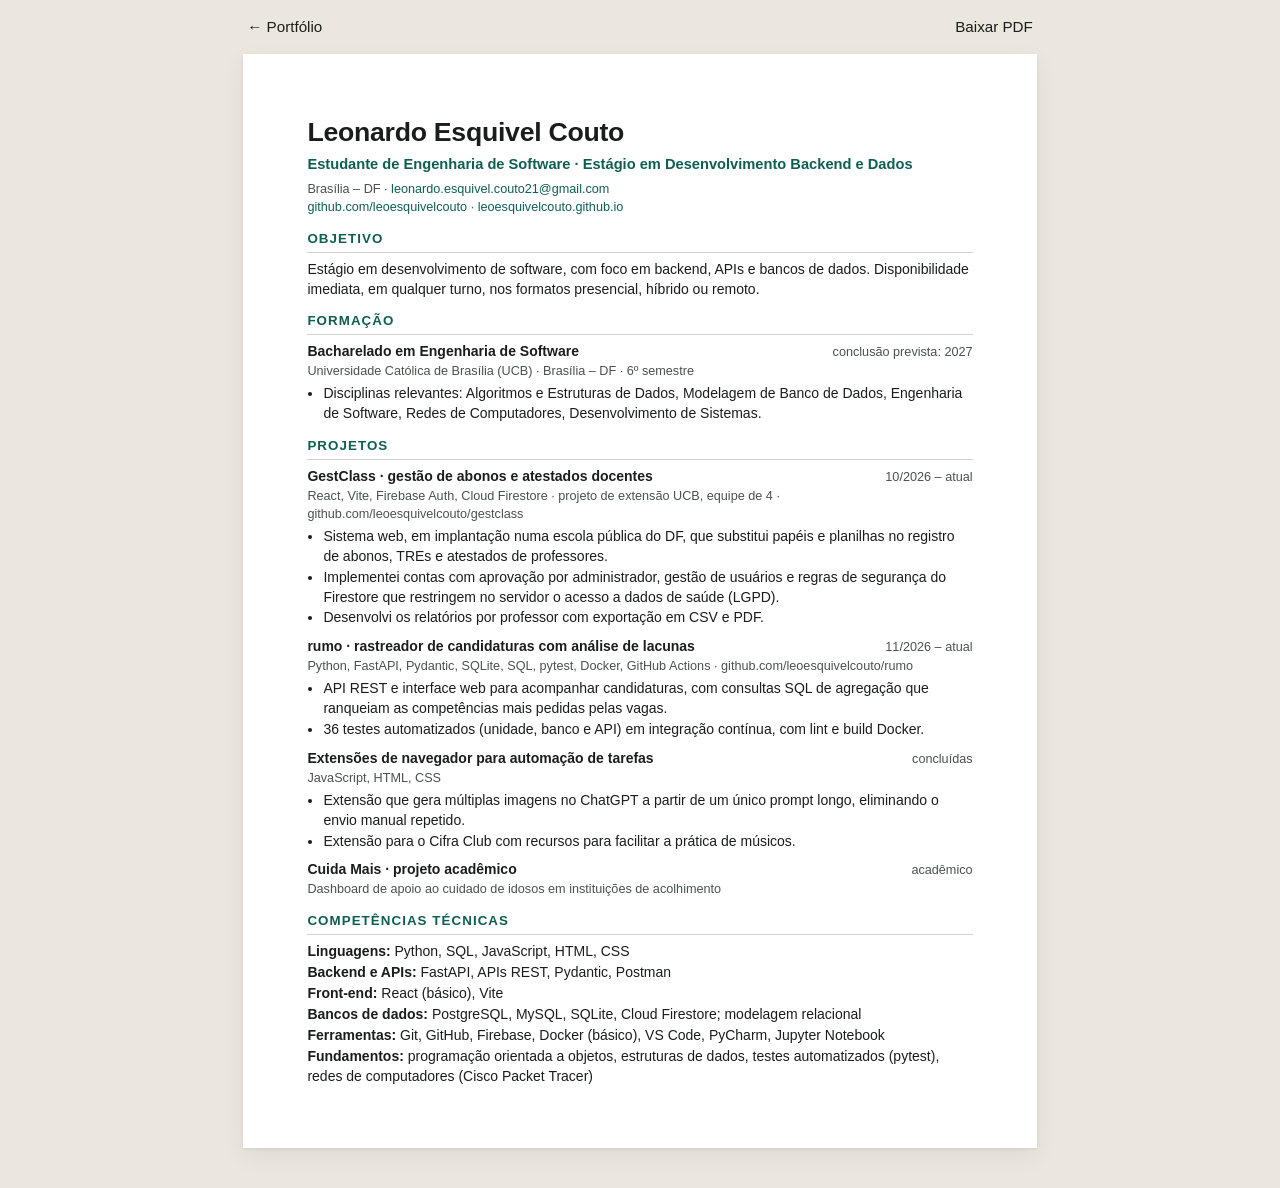
==== cv/index.html @ cb56340d "fix: corrige e-mail de contato no site e no currículo" ====
<!doctype html>
<html lang="pt-BR">
<head>
  <meta charset="utf-8">
  <meta name="viewport" content="width=device-width, initial-scale=1">
  <title>Leonardo Esquivel Couto · Currículo</title>
  <meta name="description" content="Currículo de Leonardo Esquivel Couto, estudante de Engenharia de Software em Brasília, candidato a estágio em desenvolvimento backend e dados.">
  <link rel="icon" href="../assets/icone.svg" type="image/svg+xml">
  <link rel="stylesheet" href="cv.css">
</head>
<body>
  <!--
    FONTE ÚNICA DO CURRÍCULO: esta página é o CV online e a origem do PDF (ver README do portfólio).
    Regras ATS: uma coluna, títulos padrão, sem tabelas, ícones ou gráficos; datas no mesmo formato.
    Versão pública (sem telefone). A versão completa para candidaturas fica em rascunhos/.
  -->
  <nav class="barra-tela" aria-label="Ações">
    <a href="../">← Portfólio</a>
    <a href="curriculo.pdf" download>Baixar PDF</a>
  </nav>

  <main class="folha">
    <header>
      <h1>Leonardo Esquivel Couto</h1>
      <p class="titulo">Estudante de Engenharia de Software · Estágio em Desenvolvimento Backend e Dados</p>
      <p class="contatos">
        Brasília – DF ·
        <a href="mailto:leonardo.esquivel.couto21@gmail.com">leonardo.esquivel.couto21@gmail.com</a><br>
        <a href="https://github.com/leoesquivelcouto">github.com/leoesquivelcouto</a> ·
        <a href="https://leoesquivelcouto.github.io">leoesquivelcouto.github.io</a>
      </p>
    </header>

    <section>
      <h2>Objetivo</h2>
      <p>Estágio em desenvolvimento de software, com foco em backend, APIs e bancos de dados. Disponibilidade imediata, em qualquer turno, nos formatos presencial, híbrido ou remoto.</p>
    </section>

    <section>
      <h2>Formação</h2>
      <div class="item">
        <div class="linha"><h3>Bacharelado em Engenharia de Software</h3><span class="data">conclusão prevista: 2027</span></div>
        <p class="sub">Universidade Católica de Brasília (UCB) · Brasília – DF · 6º semestre</p>
        <ul>
          <li>Disciplinas relevantes: Algoritmos e Estruturas de Dados, Modelagem de Banco de Dados, Engenharia de Software, Redes de Computadores, Desenvolvimento de Sistemas.</li>
        </ul>
      </div>
    </section>

    <section>
      <h2>Projetos</h2>
      <div class="item">
        <div class="linha"><h3>GestClass · gestão de abonos e atestados docentes</h3><span class="data">10/2026 – atual</span></div>
        <p class="sub">React, Vite, Firebase Auth, Cloud Firestore · projeto de extensão UCB, equipe de 4 · github.com/leoesquivelcouto/gestclass</p>
        <ul>
          <li>Sistema web, em implantação numa escola pública do DF, que substitui papéis e planilhas no registro de abonos, TREs e atestados de professores.</li>
          <li>Implementei contas com aprovação por administrador, gestão de usuários e regras de segurança do Firestore que restringem no servidor o acesso a dados de saúde (LGPD).</li>
          <li>Desenvolvi os relatórios por professor com exportação em CSV e PDF.</li>
        </ul>
      </div>
      <div class="item">
        <div class="linha"><h3>rumo · rastreador de candidaturas com análise de lacunas</h3><span class="data">11/2026 – atual</span></div>
        <p class="sub">Python, FastAPI, Pydantic, SQLite, SQL, pytest, Docker, GitHub Actions · github.com/leoesquivelcouto/rumo</p>
        <ul>
          <li>API REST e interface web para acompanhar candidaturas, com consultas SQL de agregação que ranqueiam as competências mais pedidas pelas vagas.</li>
          <li>36 testes automatizados (unidade, banco e API) em integração contínua, com lint e build Docker.</li>
        </ul>
      </div>
      <div class="item">
        <div class="linha"><h3>Extensões de navegador para automação de tarefas</h3><span class="data">concluídas</span></div>
        <p class="sub">JavaScript, HTML, CSS</p>
        <ul>
          <li>Extensão que gera múltiplas imagens no ChatGPT a partir de um único prompt longo, eliminando o envio manual repetido.</li>
          <li>Extensão para o Cifra Club com recursos para facilitar a prática de músicos.</li>
        </ul>
      </div>
      <div class="item">
        <div class="linha"><h3>Cuida Mais · projeto acadêmico</h3><span class="data">acadêmico</span></div>
        <p class="sub">Dashboard de apoio ao cuidado de idosos em instituições de acolhimento</p>
      </div>
    </section>

    <section>
      <h2>Competências técnicas</h2>
      <ul class="competencias">
        <li><strong>Linguagens:</strong> Python, SQL, JavaScript, HTML, CSS</li>
        <li><strong>Backend e APIs:</strong> FastAPI, APIs REST, Pydantic, Postman</li>
        <li><strong>Front-end:</strong> React (básico), Vite</li>
        <li><strong>Bancos de dados:</strong> PostgreSQL, MySQL, SQLite, Cloud Firestore; modelagem relacional</li>
        <li><strong>Ferramentas:</strong> Git, GitHub, Firebase, Docker (básico), VS Code, PyCharm, Jupyter Notebook</li>
        <li><strong>Fundamentos:</strong> programação orientada a objetos, estruturas de dados, testes automatizados (pytest), redes de computadores (Cisco Packet Tracer)</li>
      </ul>
    </section>

    <!-- RECOMENDADO (você decide): uma linha curta mostra responsabilidade e atendimento ao cliente,
         o que pesa em vaga de estágio quando ainda não há experiência em TI.
    <section>
      <h2>Outras experiências</h2>
      <ul>
        <li>[Cargo] · Loja de celulares · [mm/aaaa – mm/aaaa]: atendimento e vendas, suporte a clientes na configuração de aparelhos.</li>
        <li>[Cargo] · Cerimonial de casamentos · [mm/aaaa – mm/aaaa]: organização de eventos e trabalho sob prazo com equipe.</li>
      </ul>
    </section>
    -->
  </main>
</body>
</html>
---- cv/cv.css ----
/* Currículo: legível na tela, uma página A4 na impressão. Fontes do sistema para o PDF
   embutir texto selecionável e o ATS ler sem surpresas. */

:root {
  --tinta: #1a1d1b;
  --tinta-2: #4b514d;
  --regua: #cfd4d1;
  --acento: #0f5e52;
  --papel: #ffffff;
  --fundo: #ebe7de;
}
@media (prefers-color-scheme: dark) {
  /* Na tela escura, mantemos a folha clara (é um documento), só o entorno escurece. */
  :root { --fundo: #121513; }
}

* { box-sizing: border-box; }
body { margin: 0; background: var(--fundo); color: var(--tinta); font: 10.5pt/1.42 "Segoe UI", Calibri, Arial, Helvetica, sans-serif; }
a { color: var(--acento); text-decoration: none; }

.barra-tela { display: flex; justify-content: space-between; max-width: 210mm; margin: 0 auto; padding: 16px 4px; font-size: 0.95rem; }
.barra-tela a { color: var(--tinta); }
@media (prefers-color-scheme: dark) { .barra-tela a { color: #e9e6de; } }

.folha {
  background: var(--papel); max-width: 210mm; margin: 0 auto 40px; padding: 16mm 17mm;
  box-shadow: 0 1px 3px rgb(0 0 0 / 0.08), 0 8px 24px rgb(0 0 0 / 0.06);
}
@media (max-width: 640px) { .folha { padding: 20px 16px; } }

h1 { font-size: 20pt; font-weight: 600; letter-spacing: -0.01em; margin: 0; }
.titulo { margin: 2px 0 6px; font-size: 11pt; color: var(--acento); font-weight: 600; }
.contatos { margin: 0; color: var(--tinta-2); font-size: 9.5pt; }

section { margin-top: 13px; }
h2 {
  font-size: 10pt; font-weight: 700; text-transform: uppercase; letter-spacing: 0.08em;
  color: var(--acento); border-bottom: 1px solid var(--regua); padding-bottom: 3px; margin: 0 0 7px;
}
h3 { font-size: 10.5pt; font-weight: 600; margin: 0; }
.item { margin-bottom: 9px; break-inside: avoid; }
.linha { display: flex; justify-content: space-between; gap: 12px; align-items: baseline; flex-wrap: wrap; }
.data { color: var(--tinta-2); font-size: 9.5pt; white-space: nowrap; }
.sub { margin: 1px 0 3px; color: var(--tinta-2); font-size: 9.5pt; }
p { margin: 0 0 4px; }
ul { margin: 2px 0 0; padding-left: 16px; }
li { margin: 1px 0; }
.competencias { list-style: none; padding: 0; }
.pendente { background: #ffe58a; border-radius: 2px; padding: 0 2px; }

@page { size: A4; margin: 0; }
@media print {
  body { background: #fff; font-size: 9.8pt; line-height: 1.36; }
  .barra-tela { display: none; }
  .folha { box-shadow: none; margin: 0; max-width: none; padding: 11mm 14mm; }
  section { margin-top: 10px; }
  .item { margin-bottom: 7px; }
  a { color: var(--tinta); }
}
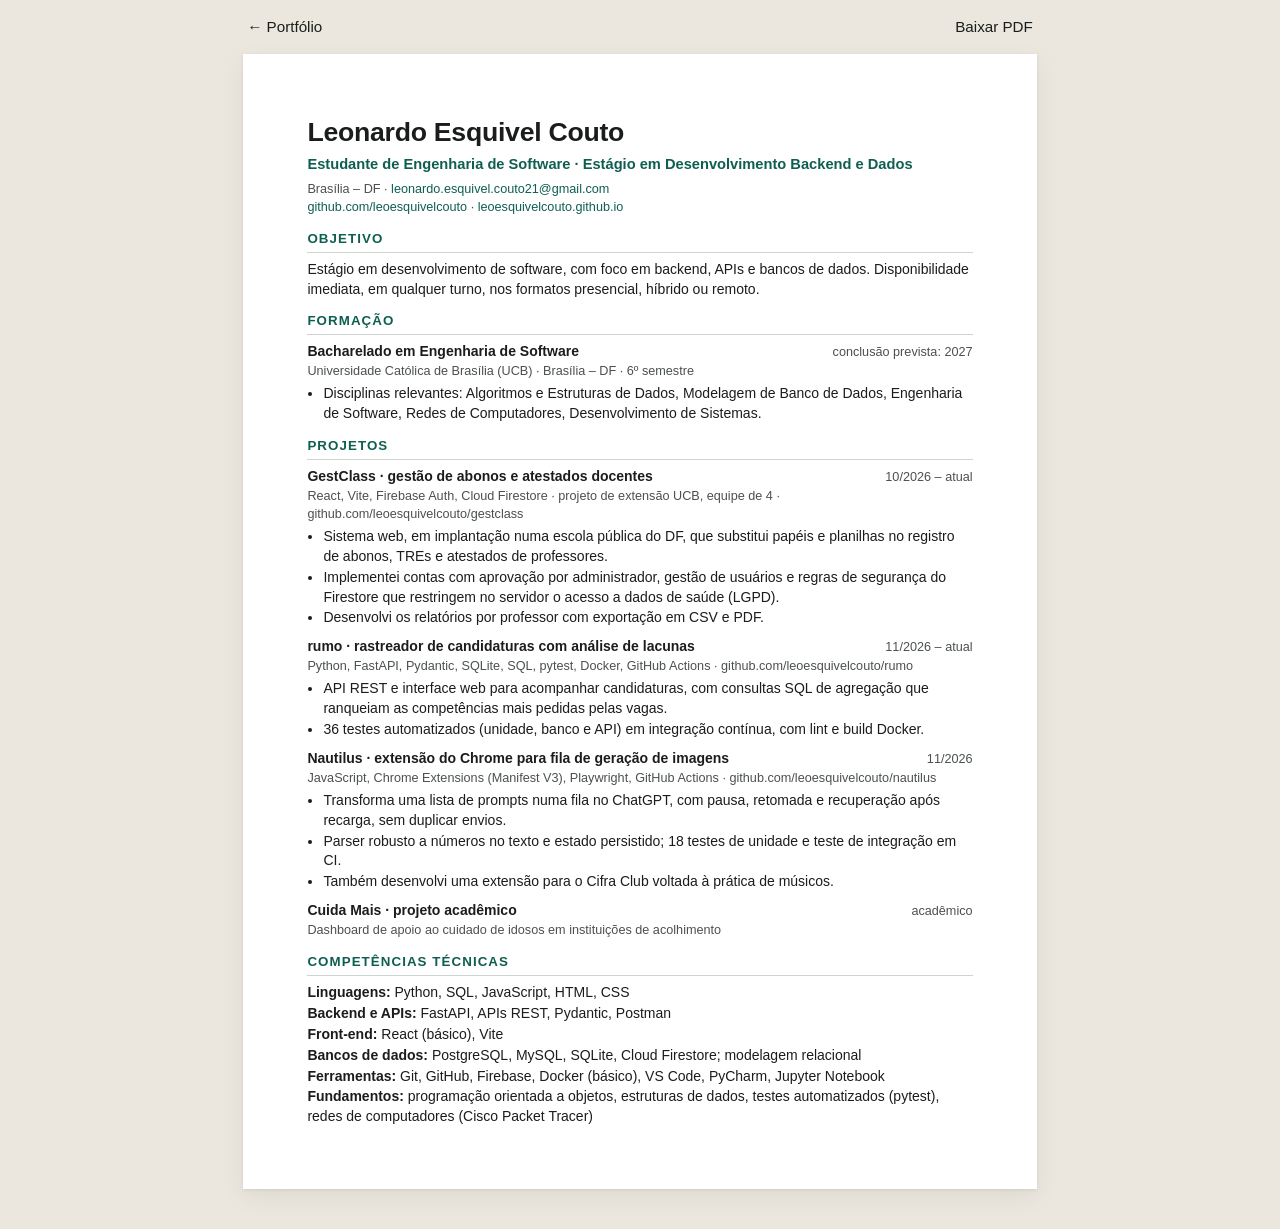
==== commit 66575969: "feat: adiciona o Nautilus ao portfólio e ao currículo Co-Authored-By: Claude Opus 5.5 <noreply@anthr" ====
--- a/cv/index.html
+++ b/cv/index.html
@@ -67,11 +67,12 @@
         </ul>
       </div>
       <div class="item">
-        <div class="linha"><h3>Extensões de navegador para automação de tarefas</h3><span class="data">concluídas</span></div>
-        <p class="sub">JavaScript, HTML, CSS</p>
+        <div class="linha"><h3>Nautilus · extensão do Chrome para fila de geração de imagens</h3><span class="data">11/2026</span></div>
+        <p class="sub">JavaScript, Chrome Extensions (Manifest V3), Playwright, GitHub Actions · github.com/leoesquivelcouto/nautilus</p>
         <ul>
-          <li>Extensão que gera múltiplas imagens no ChatGPT a partir de um único prompt longo, eliminando o envio manual repetido.</li>
-          <li>Extensão para o Cifra Club com recursos para facilitar a prática de músicos.</li>
+          <li>Transforma uma lista de prompts numa fila no ChatGPT, com pausa, retomada e recuperação após recarga, sem duplicar envios.</li>
+          <li>Parser robusto a números no texto e estado persistido; 18 testes de unidade e teste de integração em CI.</li>
+          <li>Também desenvolvi uma extensão para o Cifra Club voltada à prática de músicos.</li>
         </ul>
       </div>
       <div class="item">
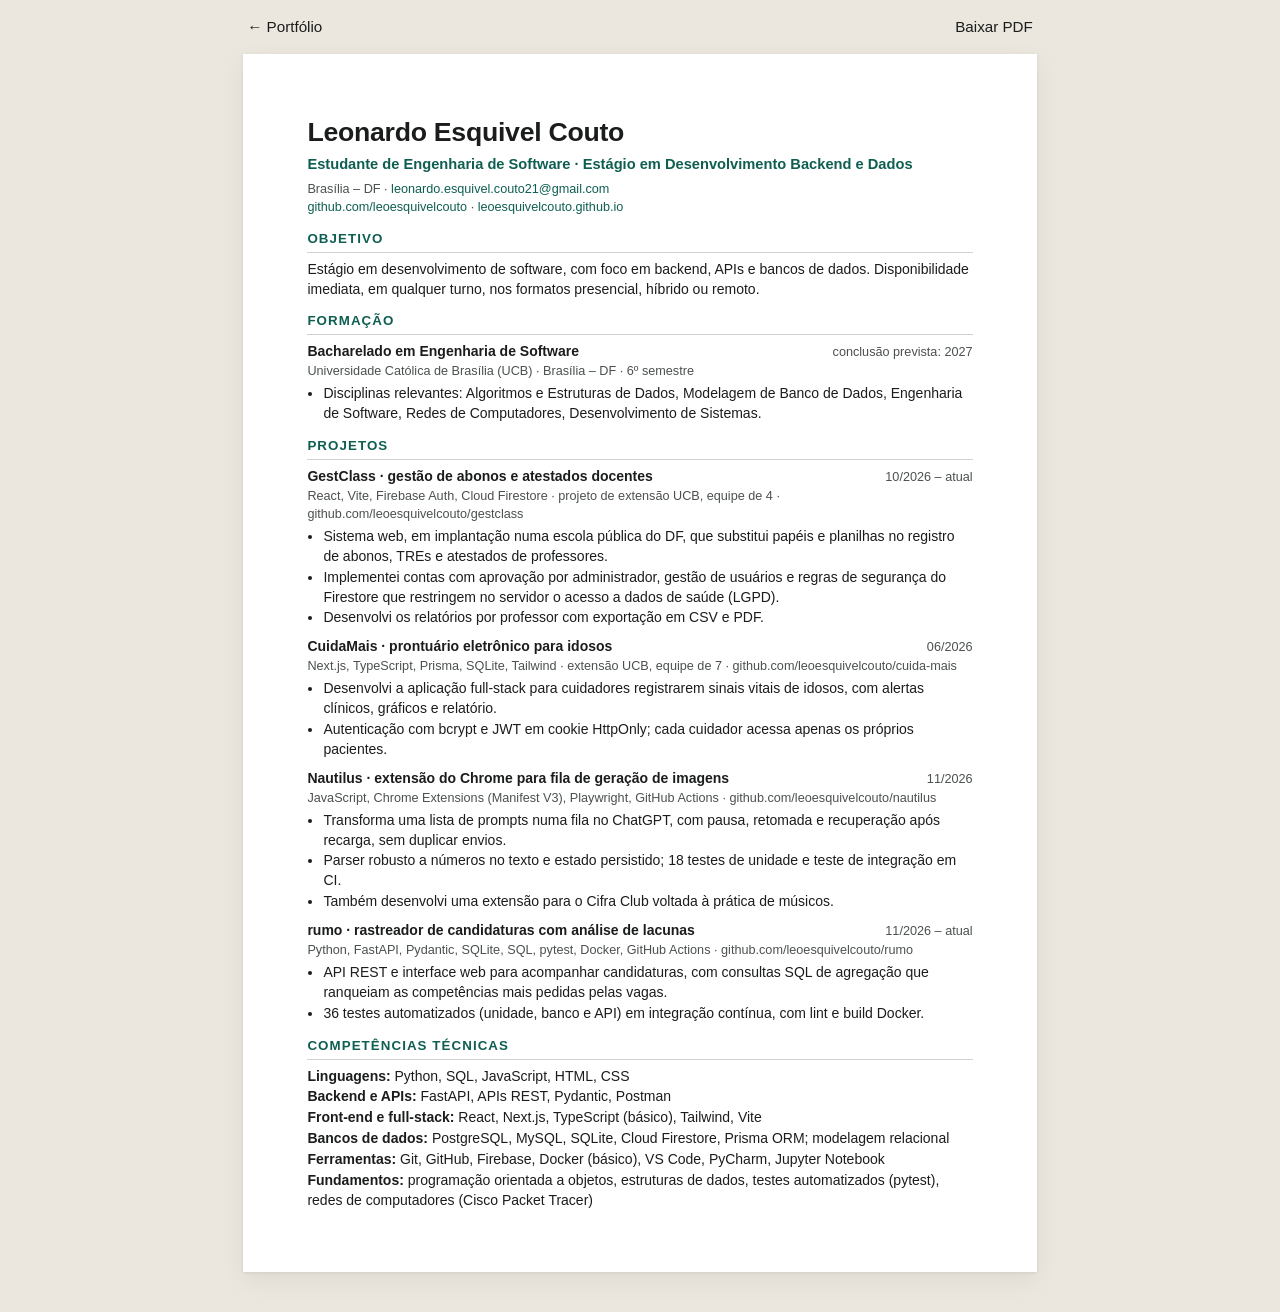
==== commit d302b335: "feat: adiciona o CuidaMais ao portfólio e ao currículo Co-Authored-By: Claude Opus 5.5 <noreply@anth" ====
--- a/cv/index.html
+++ b/cv/index.html
@@ -59,11 +59,11 @@
         </ul>
       </div>
       <div class="item">
-        <div class="linha"><h3>rumo · rastreador de candidaturas com análise de lacunas</h3><span class="data">11/2026 – atual</span></div>
-        <p class="sub">Python, FastAPI, Pydantic, SQLite, SQL, pytest, Docker, GitHub Actions · github.com/leoesquivelcouto/rumo</p>
+        <div class="linha"><h3>CuidaMais · prontuário eletrônico para idosos</h3><span class="data">06/2026</span></div>
+        <p class="sub">Next.js, TypeScript, Prisma, SQLite, Tailwind · extensão UCB, equipe de 7 · github.com/leoesquivelcouto/cuida-mais</p>
         <ul>
-          <li>API REST e interface web para acompanhar candidaturas, com consultas SQL de agregação que ranqueiam as competências mais pedidas pelas vagas.</li>
-          <li>36 testes automatizados (unidade, banco e API) em integração contínua, com lint e build Docker.</li>
+          <li>Desenvolvi a aplicação full-stack para cuidadores registrarem sinais vitais de idosos, com alertas clínicos, gráficos e relatório.</li>
+          <li>Autenticação com bcrypt e JWT em cookie HttpOnly; cada cuidador acessa apenas os próprios pacientes.</li>
         </ul>
       </div>
       <div class="item">
@@ -76,8 +76,12 @@
         </ul>
       </div>
       <div class="item">
-        <div class="linha"><h3>Cuida Mais · projeto acadêmico</h3><span class="data">acadêmico</span></div>
-        <p class="sub">Dashboard de apoio ao cuidado de idosos em instituições de acolhimento</p>
+        <div class="linha"><h3>rumo · rastreador de candidaturas com análise de lacunas</h3><span class="data">11/2026 – atual</span></div>
+        <p class="sub">Python, FastAPI, Pydantic, SQLite, SQL, pytest, Docker, GitHub Actions · github.com/leoesquivelcouto/rumo</p>
+        <ul>
+          <li>API REST e interface web para acompanhar candidaturas, com consultas SQL de agregação que ranqueiam as competências mais pedidas pelas vagas.</li>
+          <li>36 testes automatizados (unidade, banco e API) em integração contínua, com lint e build Docker.</li>
+        </ul>
       </div>
     </section>
 
@@ -86,8 +90,8 @@
       <ul class="competencias">
         <li><strong>Linguagens:</strong> Python, SQL, JavaScript, HTML, CSS</li>
         <li><strong>Backend e APIs:</strong> FastAPI, APIs REST, Pydantic, Postman</li>
-        <li><strong>Front-end:</strong> React (básico), Vite</li>
-        <li><strong>Bancos de dados:</strong> PostgreSQL, MySQL, SQLite, Cloud Firestore; modelagem relacional</li>
+        <li><strong>Front-end e full-stack:</strong> React, Next.js, TypeScript (básico), Tailwind, Vite</li>
+        <li><strong>Bancos de dados:</strong> PostgreSQL, MySQL, SQLite, Cloud Firestore, Prisma ORM; modelagem relacional</li>
         <li><strong>Ferramentas:</strong> Git, GitHub, Firebase, Docker (básico), VS Code, PyCharm, Jupyter Notebook</li>
         <li><strong>Fundamentos:</strong> programação orientada a objetos, estruturas de dados, testes automatizados (pytest), redes de computadores (Cisco Packet Tracer)</li>
       </ul>
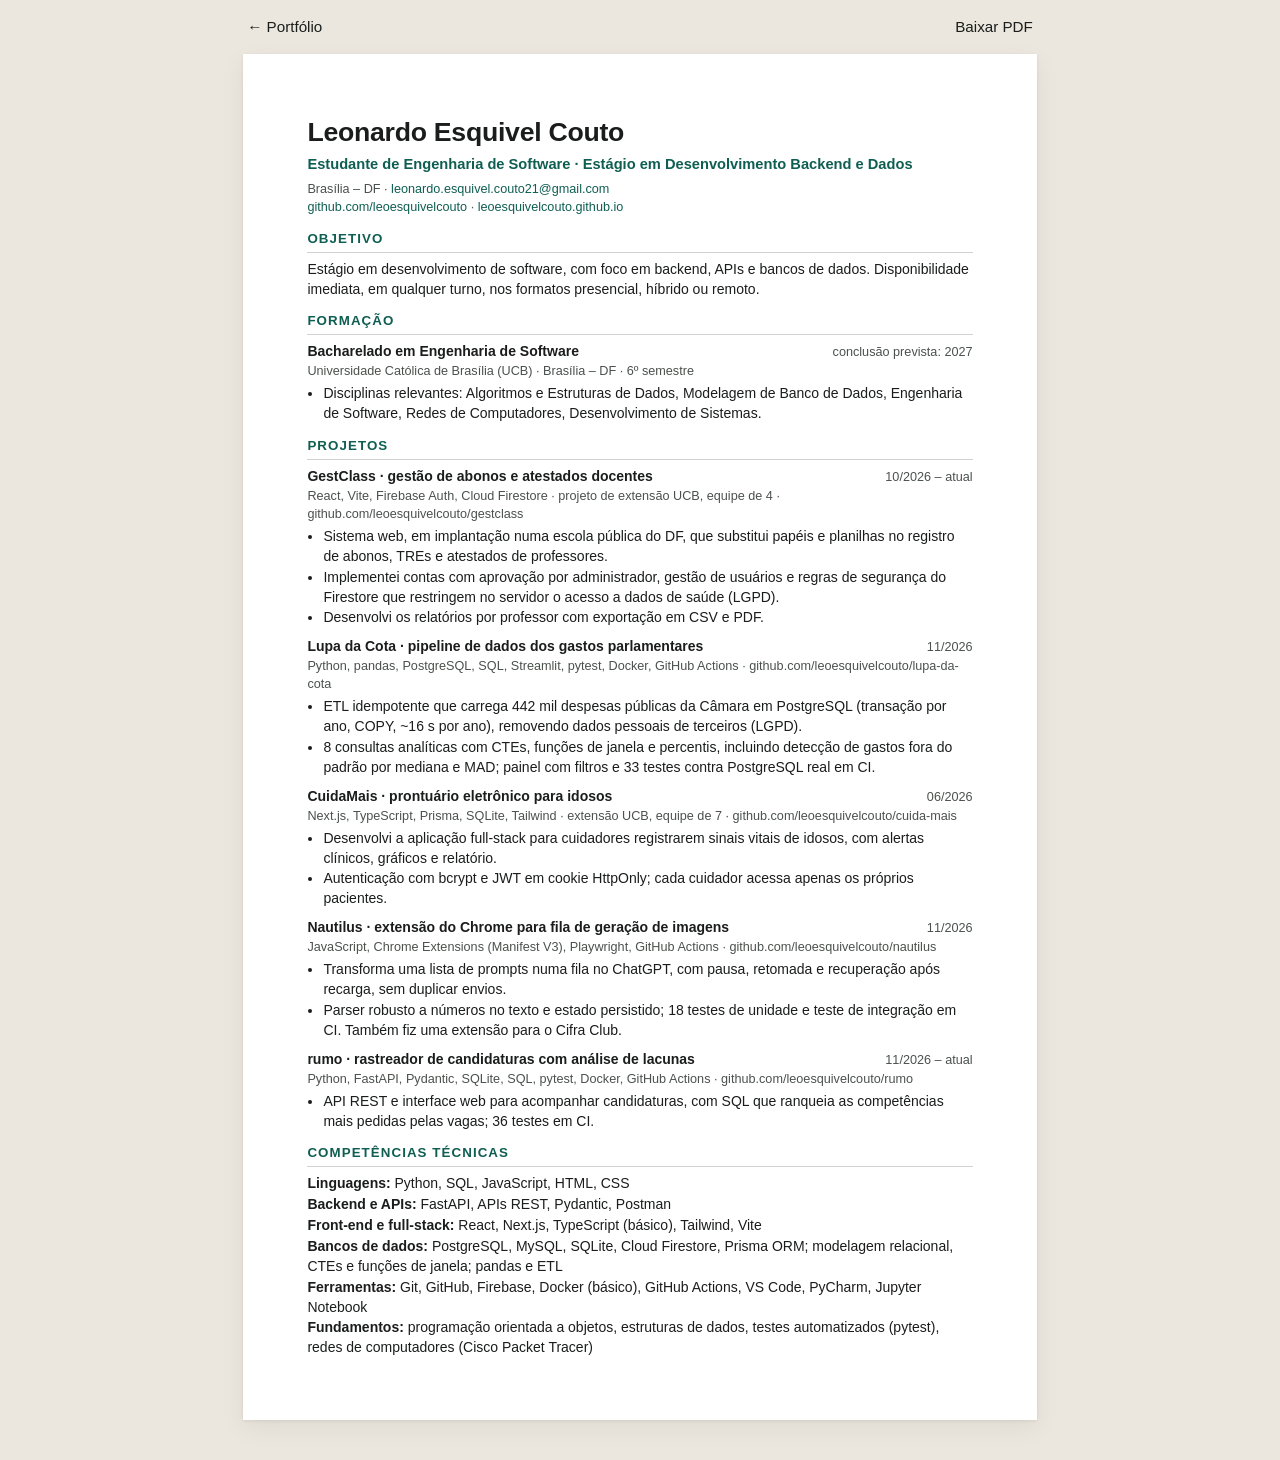
==== commit 13529158: "feat: adiciona a Lupa da Cota ao portfólio e ao currículo Co-Authored-By: Claude Opus 5.5 <noreply@a" ====
--- a/cv/index.html
+++ b/cv/index.html
@@ -59,6 +59,14 @@
         </ul>
       </div>
       <div class="item">
+        <div class="linha"><h3>Lupa da Cota · pipeline de dados dos gastos parlamentares</h3><span class="data">11/2026</span></div>
+        <p class="sub">Python, pandas, PostgreSQL, SQL, Streamlit, pytest, Docker, GitHub Actions · github.com/leoesquivelcouto/lupa-da-cota</p>
+        <ul>
+          <li>ETL idempotente que carrega 442 mil despesas públicas da Câmara em PostgreSQL (transação por ano, COPY, ~16 s por ano), removendo dados pessoais de terceiros (LGPD).</li>
+          <li>8 consultas analíticas com CTEs, funções de janela e percentis, incluindo detecção de gastos fora do padrão por mediana e MAD; painel com filtros e 33 testes contra PostgreSQL real em CI.</li>
+        </ul>
+      </div>
+      <div class="item">
         <div class="linha"><h3>CuidaMais · prontuário eletrônico para idosos</h3><span class="data">06/2026</span></div>
         <p class="sub">Next.js, TypeScript, Prisma, SQLite, Tailwind · extensão UCB, equipe de 7 · github.com/leoesquivelcouto/cuida-mais</p>
         <ul>
@@ -71,16 +79,14 @@
         <p class="sub">JavaScript, Chrome Extensions (Manifest V3), Playwright, GitHub Actions · github.com/leoesquivelcouto/nautilus</p>
         <ul>
           <li>Transforma uma lista de prompts numa fila no ChatGPT, com pausa, retomada e recuperação após recarga, sem duplicar envios.</li>
-          <li>Parser robusto a números no texto e estado persistido; 18 testes de unidade e teste de integração em CI.</li>
-          <li>Também desenvolvi uma extensão para o Cifra Club voltada à prática de músicos.</li>
+          <li>Parser robusto a números no texto e estado persistido; 18 testes de unidade e teste de integração em CI. Também fiz uma extensão para o Cifra Club.</li>
         </ul>
       </div>
       <div class="item">
         <div class="linha"><h3>rumo · rastreador de candidaturas com análise de lacunas</h3><span class="data">11/2026 – atual</span></div>
         <p class="sub">Python, FastAPI, Pydantic, SQLite, SQL, pytest, Docker, GitHub Actions · github.com/leoesquivelcouto/rumo</p>
         <ul>
-          <li>API REST e interface web para acompanhar candidaturas, com consultas SQL de agregação que ranqueiam as competências mais pedidas pelas vagas.</li>
-          <li>36 testes automatizados (unidade, banco e API) em integração contínua, com lint e build Docker.</li>
+          <li>API REST e interface web para acompanhar candidaturas, com SQL que ranqueia as competências mais pedidas pelas vagas; 36 testes em CI.</li>
         </ul>
       </div>
     </section>
@@ -91,8 +97,8 @@
         <li><strong>Linguagens:</strong> Python, SQL, JavaScript, HTML, CSS</li>
         <li><strong>Backend e APIs:</strong> FastAPI, APIs REST, Pydantic, Postman</li>
         <li><strong>Front-end e full-stack:</strong> React, Next.js, TypeScript (básico), Tailwind, Vite</li>
-        <li><strong>Bancos de dados:</strong> PostgreSQL, MySQL, SQLite, Cloud Firestore, Prisma ORM; modelagem relacional</li>
-        <li><strong>Ferramentas:</strong> Git, GitHub, Firebase, Docker (básico), VS Code, PyCharm, Jupyter Notebook</li>
+        <li><strong>Bancos de dados:</strong> PostgreSQL, MySQL, SQLite, Cloud Firestore, Prisma ORM; modelagem relacional, CTEs e funções de janela; pandas e ETL</li>
+        <li><strong>Ferramentas:</strong> Git, GitHub, Firebase, Docker (básico), GitHub Actions, VS Code, PyCharm, Jupyter Notebook</li>
         <li><strong>Fundamentos:</strong> programação orientada a objetos, estruturas de dados, testes automatizados (pytest), redes de computadores (Cisco Packet Tracer)</li>
       </ul>
     </section>
--- a/cv/cv.css
+++ b/cv/cv.css
@@ -50,9 +50,9 @@
 
 @page { size: A4; margin: 0; }
 @media print {
-  body { background: #fff; font-size: 9.8pt; line-height: 1.36; }
+  body { background: #fff; font-size: 9.5pt; line-height: 1.33; }
   .barra-tela { display: none; }
-  .folha { box-shadow: none; margin: 0; max-width: none; padding: 11mm 14mm; }
+  .folha { box-shadow: none; margin: 0; max-width: none; padding: 10mm 14mm; }
   section { margin-top: 10px; }
   .item { margin-bottom: 7px; }
   a { color: var(--tinta); }
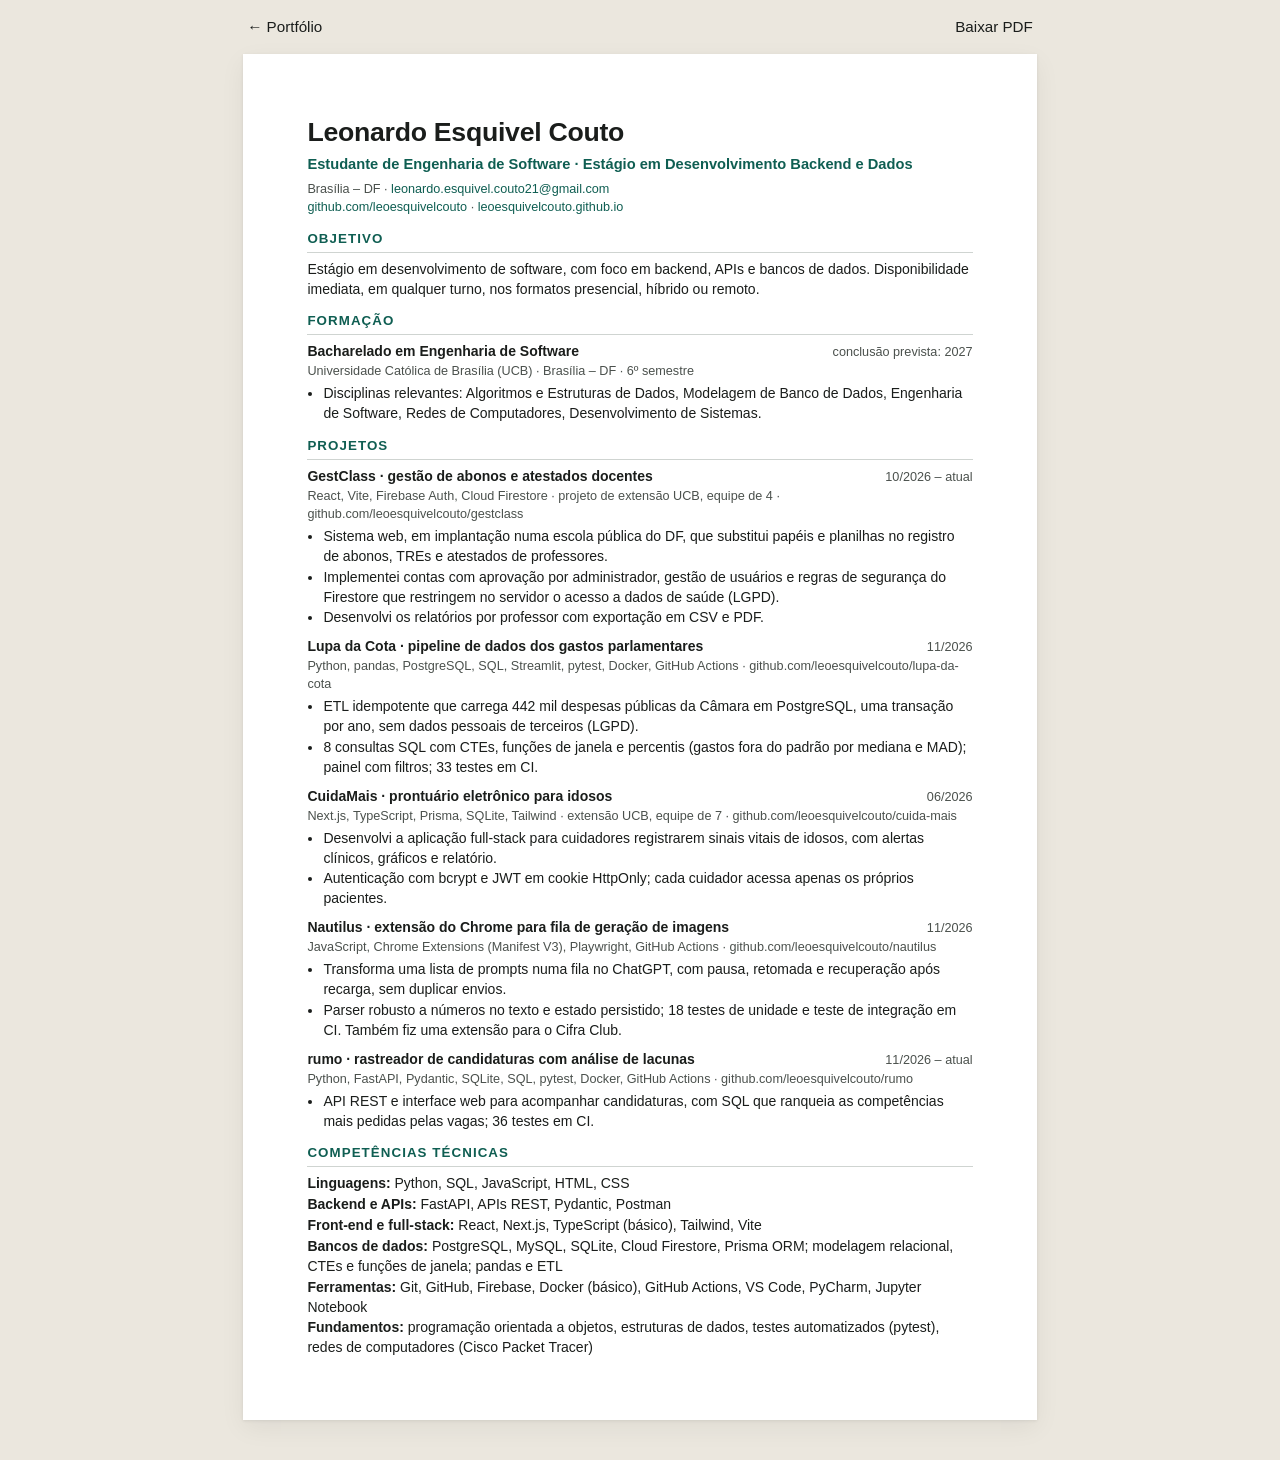
==== commit b5a1e1c9: "docs: enxuga a descrição da Lupa da Cota no currículo Co-Authored-By: Claude Opus 5.5 <noreply@anthr" ====
--- a/cv/index.html
+++ b/cv/index.html
@@ -62,8 +62,8 @@
         <div class="linha"><h3>Lupa da Cota · pipeline de dados dos gastos parlamentares</h3><span class="data">11/2026</span></div>
         <p class="sub">Python, pandas, PostgreSQL, SQL, Streamlit, pytest, Docker, GitHub Actions · github.com/leoesquivelcouto/lupa-da-cota</p>
         <ul>
-          <li>ETL idempotente que carrega 442 mil despesas públicas da Câmara em PostgreSQL (transação por ano, COPY, ~16 s por ano), removendo dados pessoais de terceiros (LGPD).</li>
-          <li>8 consultas analíticas com CTEs, funções de janela e percentis, incluindo detecção de gastos fora do padrão por mediana e MAD; painel com filtros e 33 testes contra PostgreSQL real em CI.</li>
+          <li>ETL idempotente que carrega 442 mil despesas públicas da Câmara em PostgreSQL, uma transação por ano, sem dados pessoais de terceiros (LGPD).</li>
+          <li>8 consultas SQL com CTEs, funções de janela e percentis (gastos fora do padrão por mediana e MAD); painel com filtros; 33 testes em CI.</li>
         </ul>
       </div>
       <div class="item">
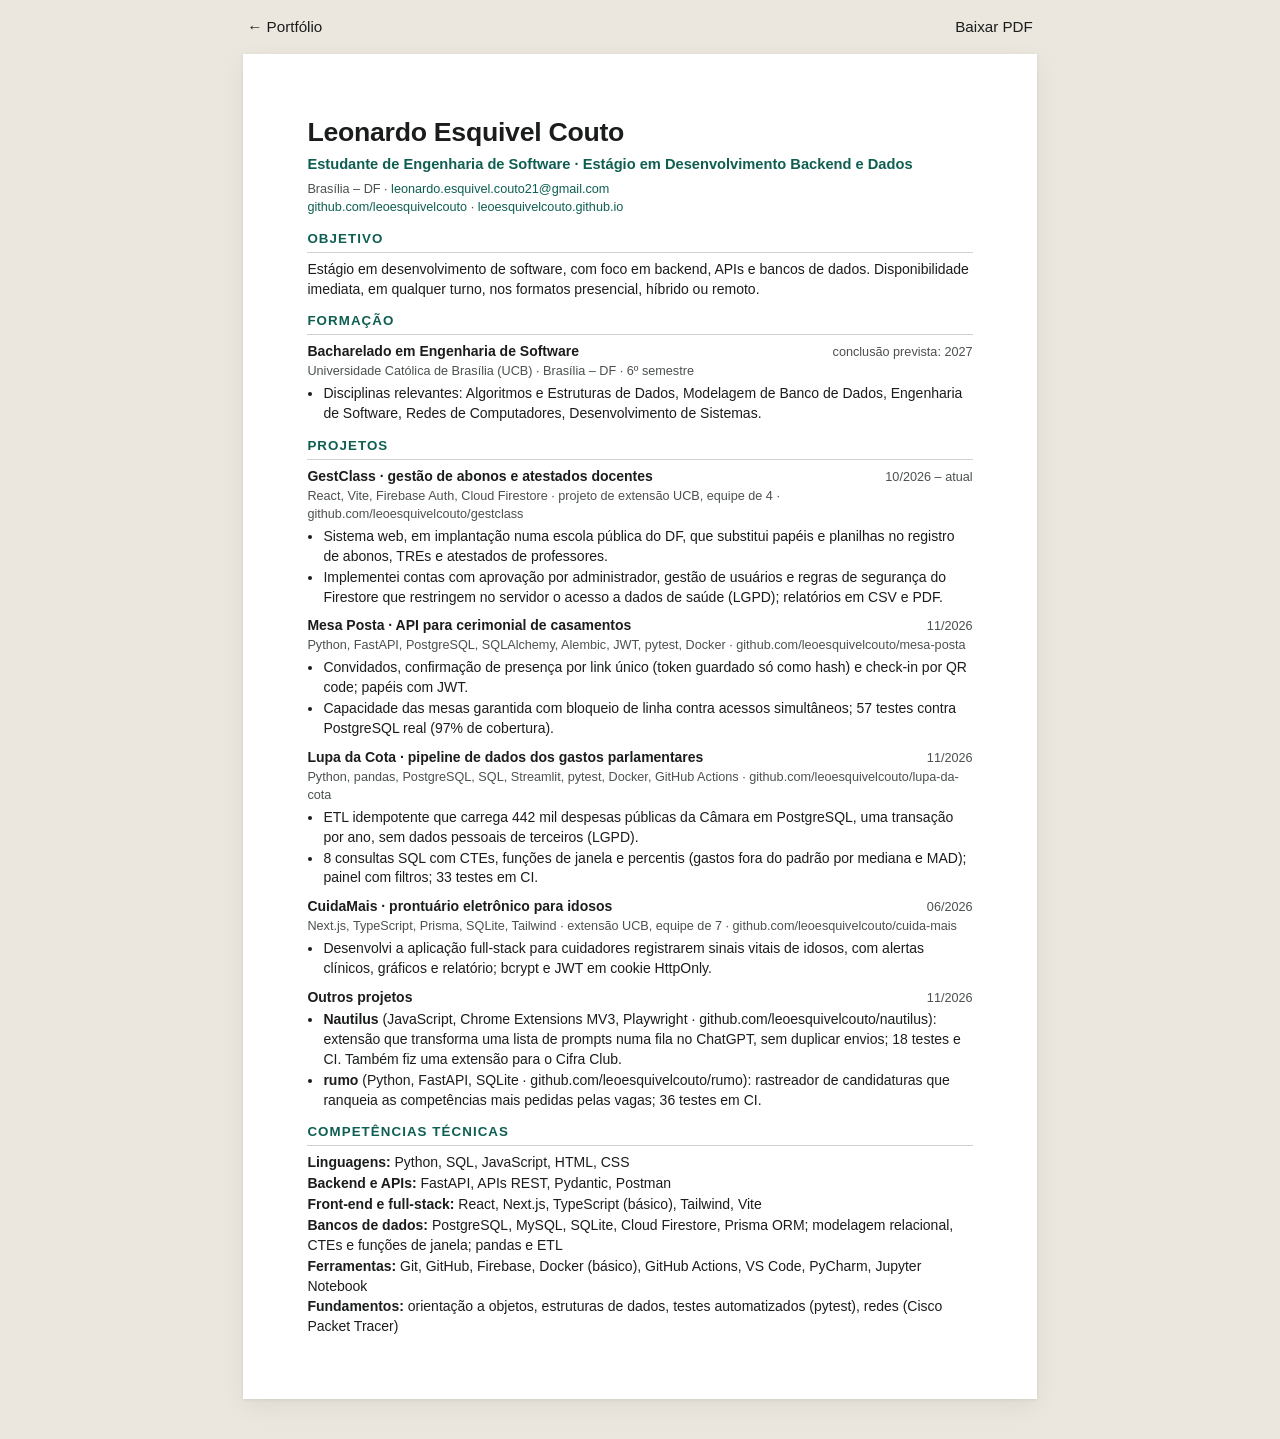
==== commit af115162: "feat: adiciona a Mesa Posta ao portfólio e ao currículo; agrupa projetos menores Co-Authored-By: Cla" ====
--- a/cv/index.html
+++ b/cv/index.html
@@ -54,8 +54,15 @@
         <p class="sub">React, Vite, Firebase Auth, Cloud Firestore · projeto de extensão UCB, equipe de 4 · github.com/leoesquivelcouto/gestclass</p>
         <ul>
           <li>Sistema web, em implantação numa escola pública do DF, que substitui papéis e planilhas no registro de abonos, TREs e atestados de professores.</li>
-          <li>Implementei contas com aprovação por administrador, gestão de usuários e regras de segurança do Firestore que restringem no servidor o acesso a dados de saúde (LGPD).</li>
-          <li>Desenvolvi os relatórios por professor com exportação em CSV e PDF.</li>
+          <li>Implementei contas com aprovação por administrador, gestão de usuários e regras de segurança do Firestore que restringem no servidor o acesso a dados de saúde (LGPD); relatórios em CSV e PDF.</li>
+        </ul>
+      </div>
+      <div class="item">
+        <div class="linha"><h3>Mesa Posta · API para cerimonial de casamentos</h3><span class="data">11/2026</span></div>
+        <p class="sub">Python, FastAPI, PostgreSQL, SQLAlchemy, Alembic, JWT, pytest, Docker · github.com/leoesquivelcouto/mesa-posta</p>
+        <ul>
+          <li>Convidados, confirmação de presença por link único (token guardado só como hash) e check-in por QR code; papéis com JWT.</li>
+          <li>Capacidade das mesas garantida com bloqueio de linha contra acessos simultâneos; 57 testes contra PostgreSQL real (97% de cobertura).</li>
         </ul>
       </div>
       <div class="item">
@@ -70,23 +77,14 @@
         <div class="linha"><h3>CuidaMais · prontuário eletrônico para idosos</h3><span class="data">06/2026</span></div>
         <p class="sub">Next.js, TypeScript, Prisma, SQLite, Tailwind · extensão UCB, equipe de 7 · github.com/leoesquivelcouto/cuida-mais</p>
         <ul>
-          <li>Desenvolvi a aplicação full-stack para cuidadores registrarem sinais vitais de idosos, com alertas clínicos, gráficos e relatório.</li>
-          <li>Autenticação com bcrypt e JWT em cookie HttpOnly; cada cuidador acessa apenas os próprios pacientes.</li>
+          <li>Desenvolvi a aplicação full-stack para cuidadores registrarem sinais vitais de idosos, com alertas clínicos, gráficos e relatório; bcrypt e JWT em cookie HttpOnly.</li>
         </ul>
       </div>
       <div class="item">
-        <div class="linha"><h3>Nautilus · extensão do Chrome para fila de geração de imagens</h3><span class="data">11/2026</span></div>
-        <p class="sub">JavaScript, Chrome Extensions (Manifest V3), Playwright, GitHub Actions · github.com/leoesquivelcouto/nautilus</p>
+        <div class="linha"><h3>Outros projetos</h3><span class="data">11/2026</span></div>
         <ul>
-          <li>Transforma uma lista de prompts numa fila no ChatGPT, com pausa, retomada e recuperação após recarga, sem duplicar envios.</li>
-          <li>Parser robusto a números no texto e estado persistido; 18 testes de unidade e teste de integração em CI. Também fiz uma extensão para o Cifra Club.</li>
-        </ul>
-      </div>
-      <div class="item">
-        <div class="linha"><h3>rumo · rastreador de candidaturas com análise de lacunas</h3><span class="data">11/2026 – atual</span></div>
-        <p class="sub">Python, FastAPI, Pydantic, SQLite, SQL, pytest, Docker, GitHub Actions · github.com/leoesquivelcouto/rumo</p>
-        <ul>
-          <li>API REST e interface web para acompanhar candidaturas, com SQL que ranqueia as competências mais pedidas pelas vagas; 36 testes em CI.</li>
+          <li><strong>Nautilus</strong> (JavaScript, Chrome Extensions MV3, Playwright · github.com/leoesquivelcouto/nautilus): extensão que transforma uma lista de prompts numa fila no ChatGPT, sem duplicar envios; 18 testes e CI. Também fiz uma extensão para o Cifra Club.</li>
+          <li><strong>rumo</strong> (Python, FastAPI, SQLite · github.com/leoesquivelcouto/rumo): rastreador de candidaturas que ranqueia as competências mais pedidas pelas vagas; 36 testes em CI.</li>
         </ul>
       </div>
     </section>
@@ -99,7 +97,7 @@
         <li><strong>Front-end e full-stack:</strong> React, Next.js, TypeScript (básico), Tailwind, Vite</li>
         <li><strong>Bancos de dados:</strong> PostgreSQL, MySQL, SQLite, Cloud Firestore, Prisma ORM; modelagem relacional, CTEs e funções de janela; pandas e ETL</li>
         <li><strong>Ferramentas:</strong> Git, GitHub, Firebase, Docker (básico), GitHub Actions, VS Code, PyCharm, Jupyter Notebook</li>
-        <li><strong>Fundamentos:</strong> programação orientada a objetos, estruturas de dados, testes automatizados (pytest), redes de computadores (Cisco Packet Tracer)</li>
+        <li><strong>Fundamentos:</strong> orientação a objetos, estruturas de dados, testes automatizados (pytest), redes (Cisco Packet Tracer)</li>
       </ul>
     </section>
 
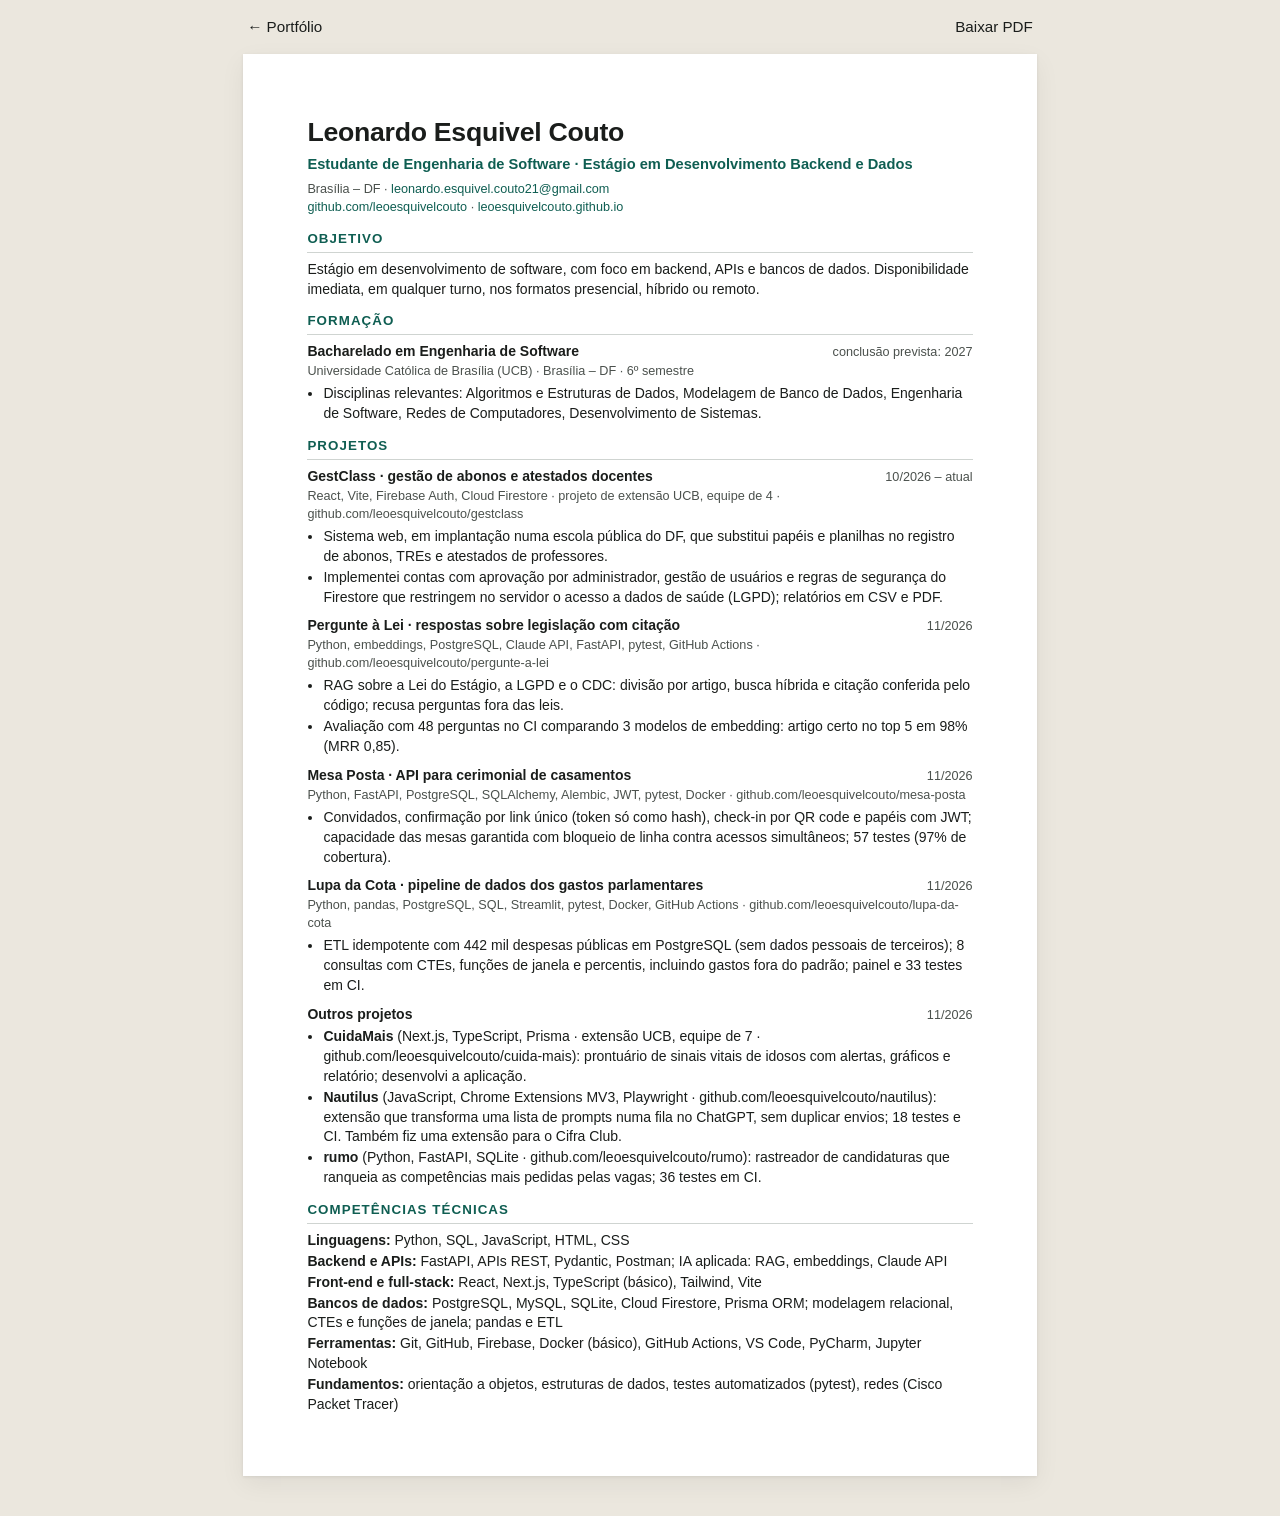
==== commit f8777e4a: "feat: adiciona o Pergunte à Lei ao portfólio e ao currículo Co-Authored-By: Claude Opus 5.5 <noreply" ====
--- a/cv/index.html
+++ b/cv/index.html
@@ -58,31 +58,31 @@
         </ul>
       </div>
       <div class="item">
+        <div class="linha"><h3>Pergunte à Lei · respostas sobre legislação com citação</h3><span class="data">11/2026</span></div>
+        <p class="sub">Python, embeddings, PostgreSQL, Claude API, FastAPI, pytest, GitHub Actions · github.com/leoesquivelcouto/pergunte-a-lei</p>
+        <ul>
+          <li>RAG sobre a Lei do Estágio, a LGPD e o CDC: divisão por artigo, busca híbrida e citação conferida pelo código; recusa perguntas fora das leis.</li>
+          <li>Avaliação com 48 perguntas no CI comparando 3 modelos de embedding: artigo certo no top 5 em 98% (MRR 0,85).</li>
+        </ul>
+      </div>
+      <div class="item">
         <div class="linha"><h3>Mesa Posta · API para cerimonial de casamentos</h3><span class="data">11/2026</span></div>
         <p class="sub">Python, FastAPI, PostgreSQL, SQLAlchemy, Alembic, JWT, pytest, Docker · github.com/leoesquivelcouto/mesa-posta</p>
         <ul>
-          <li>Convidados, confirmação de presença por link único (token guardado só como hash) e check-in por QR code; papéis com JWT.</li>
-          <li>Capacidade das mesas garantida com bloqueio de linha contra acessos simultâneos; 57 testes contra PostgreSQL real (97% de cobertura).</li>
+          <li>Convidados, confirmação por link único (token só como hash), check-in por QR code e papéis com JWT; capacidade das mesas garantida com bloqueio de linha contra acessos simultâneos; 57 testes (97% de cobertura).</li>
         </ul>
       </div>
       <div class="item">
         <div class="linha"><h3>Lupa da Cota · pipeline de dados dos gastos parlamentares</h3><span class="data">11/2026</span></div>
         <p class="sub">Python, pandas, PostgreSQL, SQL, Streamlit, pytest, Docker, GitHub Actions · github.com/leoesquivelcouto/lupa-da-cota</p>
         <ul>
-          <li>ETL idempotente que carrega 442 mil despesas públicas da Câmara em PostgreSQL, uma transação por ano, sem dados pessoais de terceiros (LGPD).</li>
-          <li>8 consultas SQL com CTEs, funções de janela e percentis (gastos fora do padrão por mediana e MAD); painel com filtros; 33 testes em CI.</li>
-        </ul>
-      </div>
-      <div class="item">
-        <div class="linha"><h3>CuidaMais · prontuário eletrônico para idosos</h3><span class="data">06/2026</span></div>
-        <p class="sub">Next.js, TypeScript, Prisma, SQLite, Tailwind · extensão UCB, equipe de 7 · github.com/leoesquivelcouto/cuida-mais</p>
-        <ul>
-          <li>Desenvolvi a aplicação full-stack para cuidadores registrarem sinais vitais de idosos, com alertas clínicos, gráficos e relatório; bcrypt e JWT em cookie HttpOnly.</li>
+          <li>ETL idempotente com 442 mil despesas públicas em PostgreSQL (sem dados pessoais de terceiros); 8 consultas com CTEs, funções de janela e percentis, incluindo gastos fora do padrão; painel e 33 testes em CI.</li>
         </ul>
       </div>
       <div class="item">
         <div class="linha"><h3>Outros projetos</h3><span class="data">11/2026</span></div>
         <ul>
+          <li><strong>CuidaMais</strong> (Next.js, TypeScript, Prisma · extensão UCB, equipe de 7 · github.com/leoesquivelcouto/cuida-mais): prontuário de sinais vitais de idosos com alertas, gráficos e relatório; desenvolvi a aplicação.</li>
           <li><strong>Nautilus</strong> (JavaScript, Chrome Extensions MV3, Playwright · github.com/leoesquivelcouto/nautilus): extensão que transforma uma lista de prompts numa fila no ChatGPT, sem duplicar envios; 18 testes e CI. Também fiz uma extensão para o Cifra Club.</li>
           <li><strong>rumo</strong> (Python, FastAPI, SQLite · github.com/leoesquivelcouto/rumo): rastreador de candidaturas que ranqueia as competências mais pedidas pelas vagas; 36 testes em CI.</li>
         </ul>
@@ -93,7 +93,7 @@
       <h2>Competências técnicas</h2>
       <ul class="competencias">
         <li><strong>Linguagens:</strong> Python, SQL, JavaScript, HTML, CSS</li>
-        <li><strong>Backend e APIs:</strong> FastAPI, APIs REST, Pydantic, Postman</li>
+        <li><strong>Backend e APIs:</strong> FastAPI, APIs REST, Pydantic, Postman; IA aplicada: RAG, embeddings, Claude API</li>
         <li><strong>Front-end e full-stack:</strong> React, Next.js, TypeScript (básico), Tailwind, Vite</li>
         <li><strong>Bancos de dados:</strong> PostgreSQL, MySQL, SQLite, Cloud Firestore, Prisma ORM; modelagem relacional, CTEs e funções de janela; pandas e ETL</li>
         <li><strong>Ferramentas:</strong> Git, GitHub, Firebase, Docker (básico), GitHub Actions, VS Code, PyCharm, Jupyter Notebook</li>
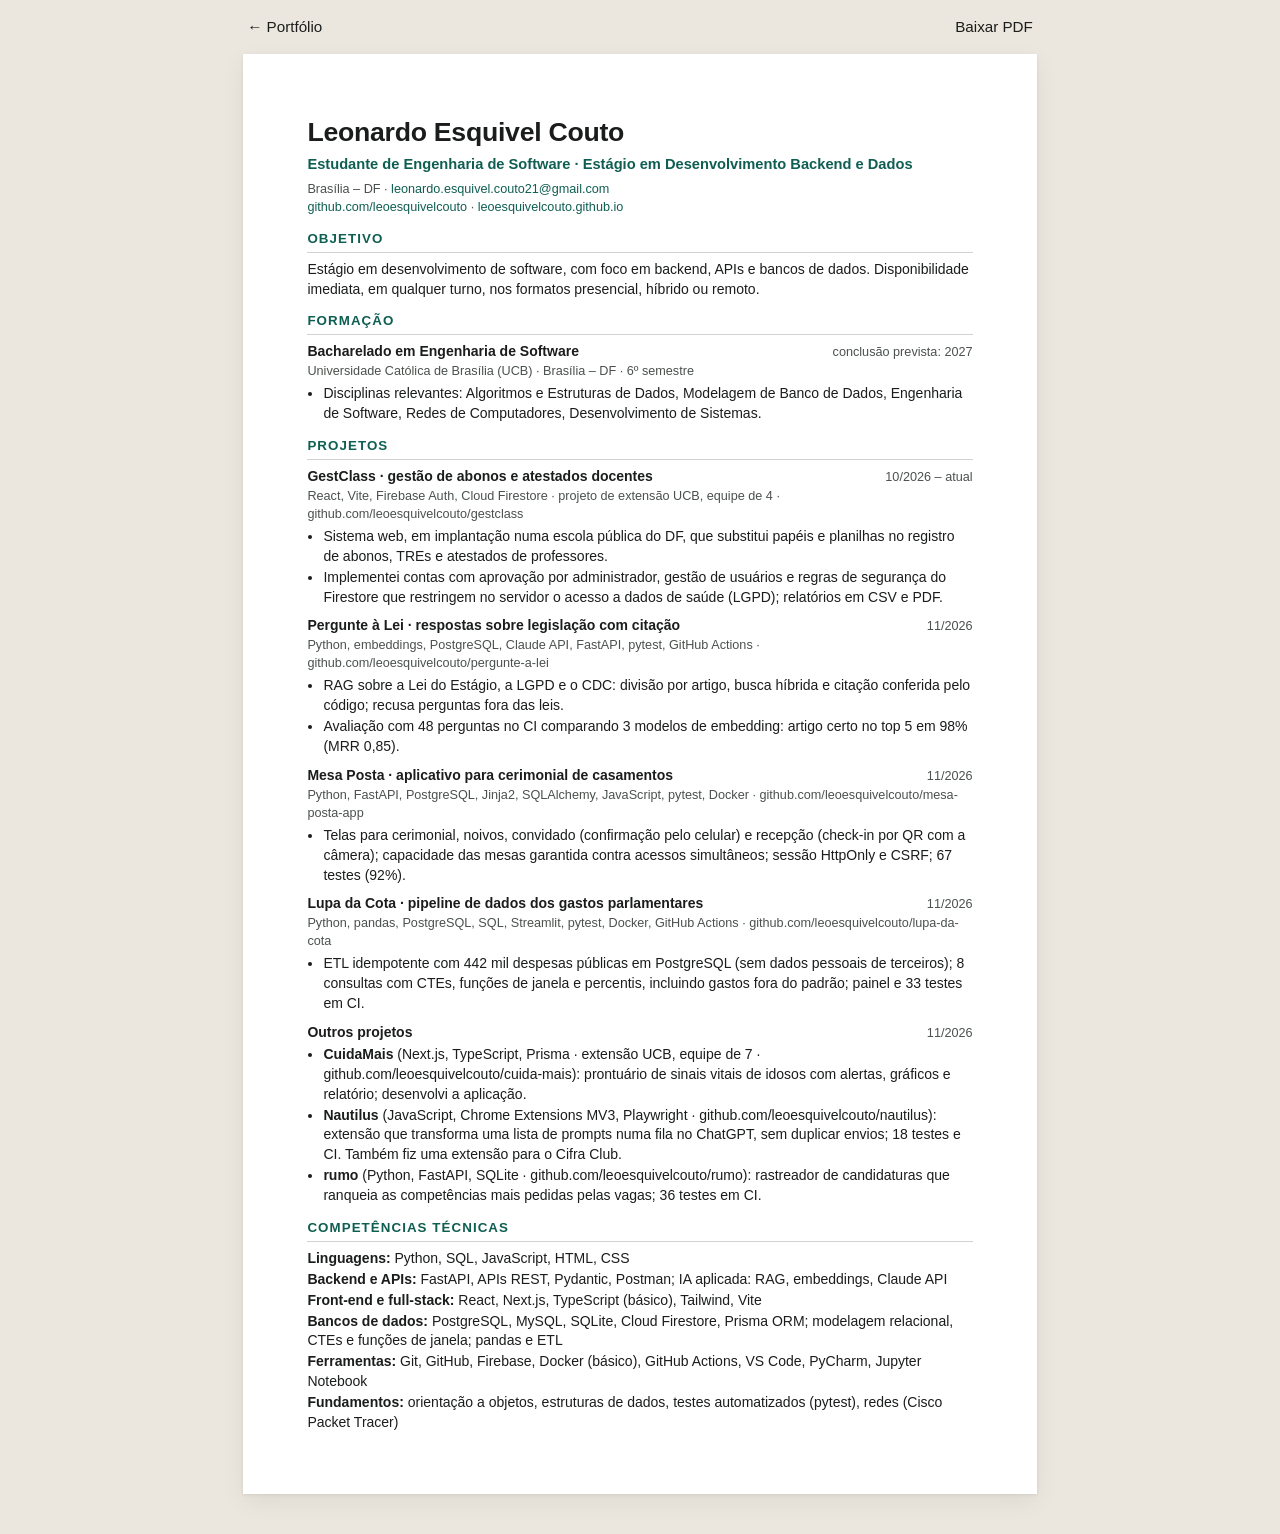
==== commit ba8a7666: "feat: Mesa Posta como aplicativo completo, com link para a versão só API Co-Authored-By: Claude Opus" ====
--- a/cv/index.html
+++ b/cv/index.html
@@ -66,10 +66,10 @@
         </ul>
       </div>
       <div class="item">
-        <div class="linha"><h3>Mesa Posta · API para cerimonial de casamentos</h3><span class="data">11/2026</span></div>
-        <p class="sub">Python, FastAPI, PostgreSQL, SQLAlchemy, Alembic, JWT, pytest, Docker · github.com/leoesquivelcouto/mesa-posta</p>
+        <div class="linha"><h3>Mesa Posta · aplicativo para cerimonial de casamentos</h3><span class="data">11/2026</span></div>
+        <p class="sub">Python, FastAPI, PostgreSQL, Jinja2, SQLAlchemy, JavaScript, pytest, Docker · github.com/leoesquivelcouto/mesa-posta-app</p>
         <ul>
-          <li>Convidados, confirmação por link único (token só como hash), check-in por QR code e papéis com JWT; capacidade das mesas garantida com bloqueio de linha contra acessos simultâneos; 57 testes (97% de cobertura).</li>
+          <li>Telas para cerimonial, noivos, convidado (confirmação pelo celular) e recepção (check-in por QR com a câmera); capacidade das mesas garantida contra acessos simultâneos; sessão HttpOnly e CSRF; 67 testes (92%).</li>
         </ul>
       </div>
       <div class="item">
